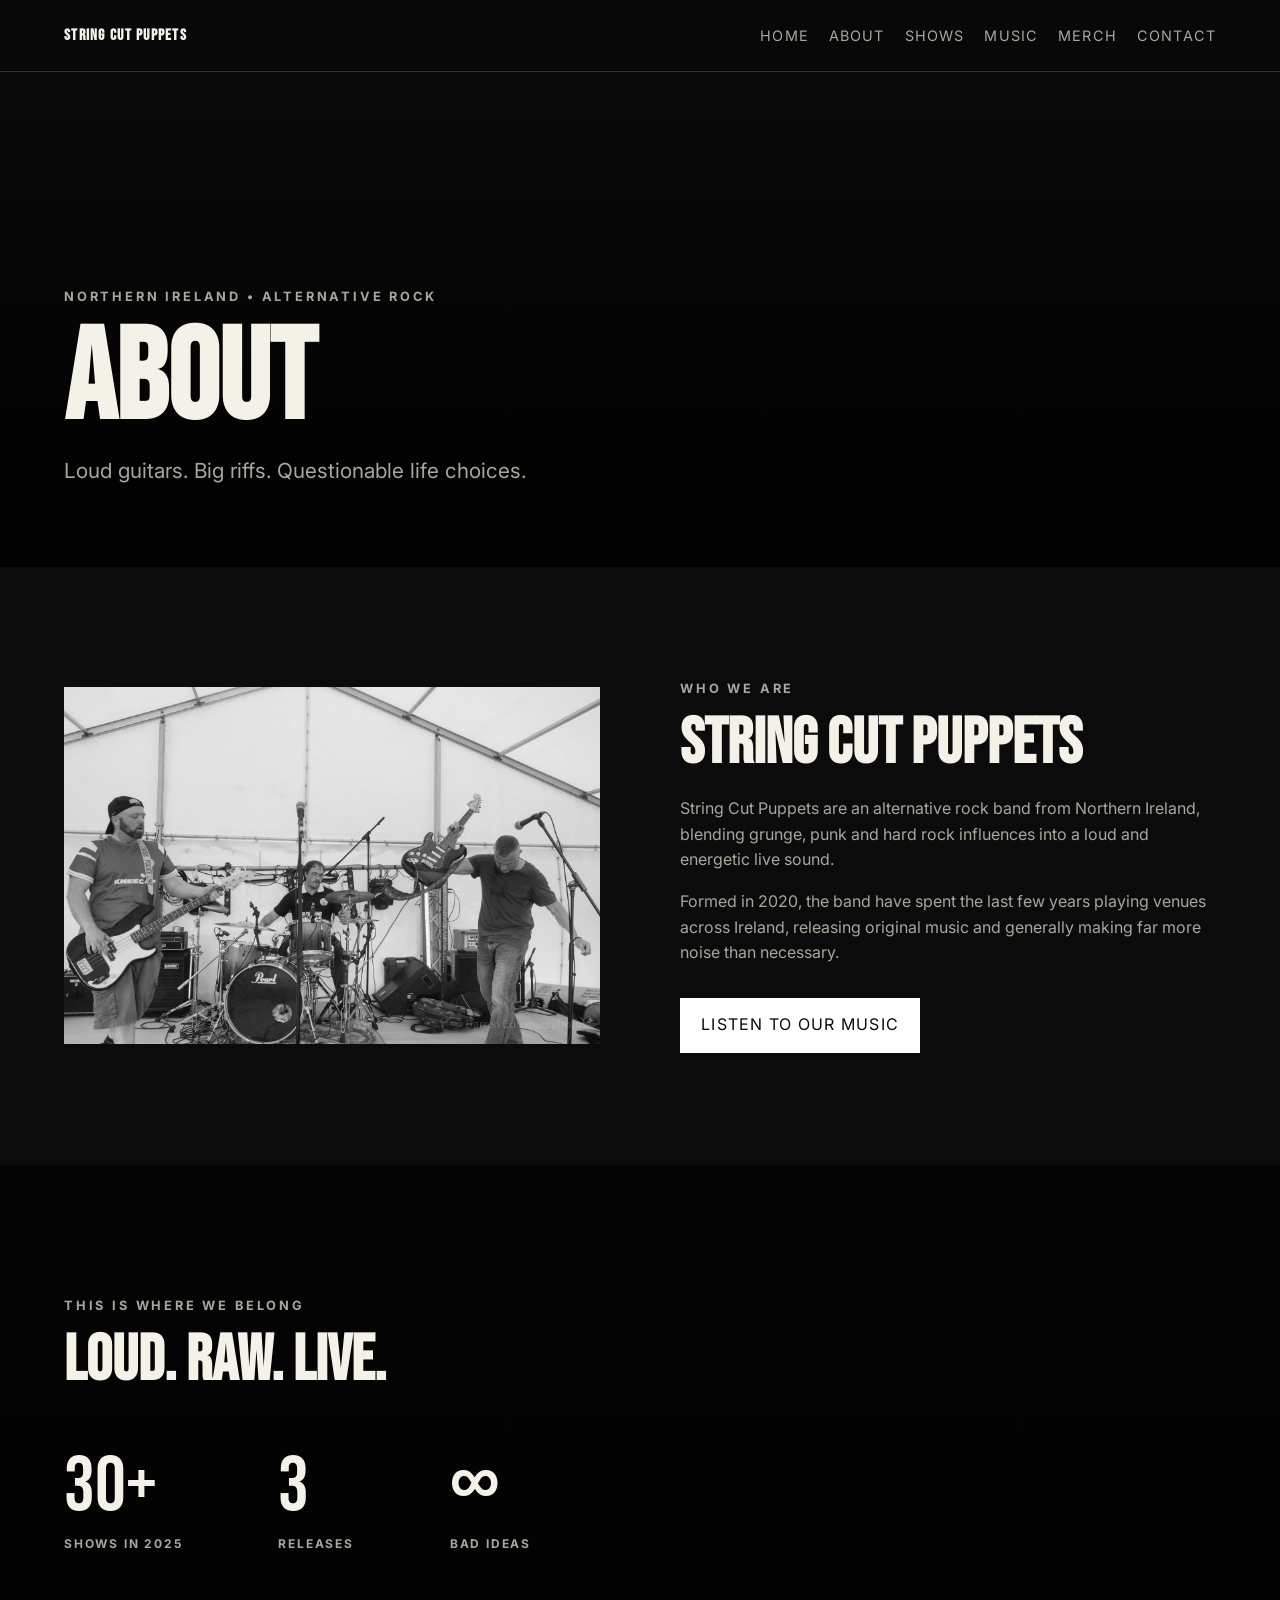
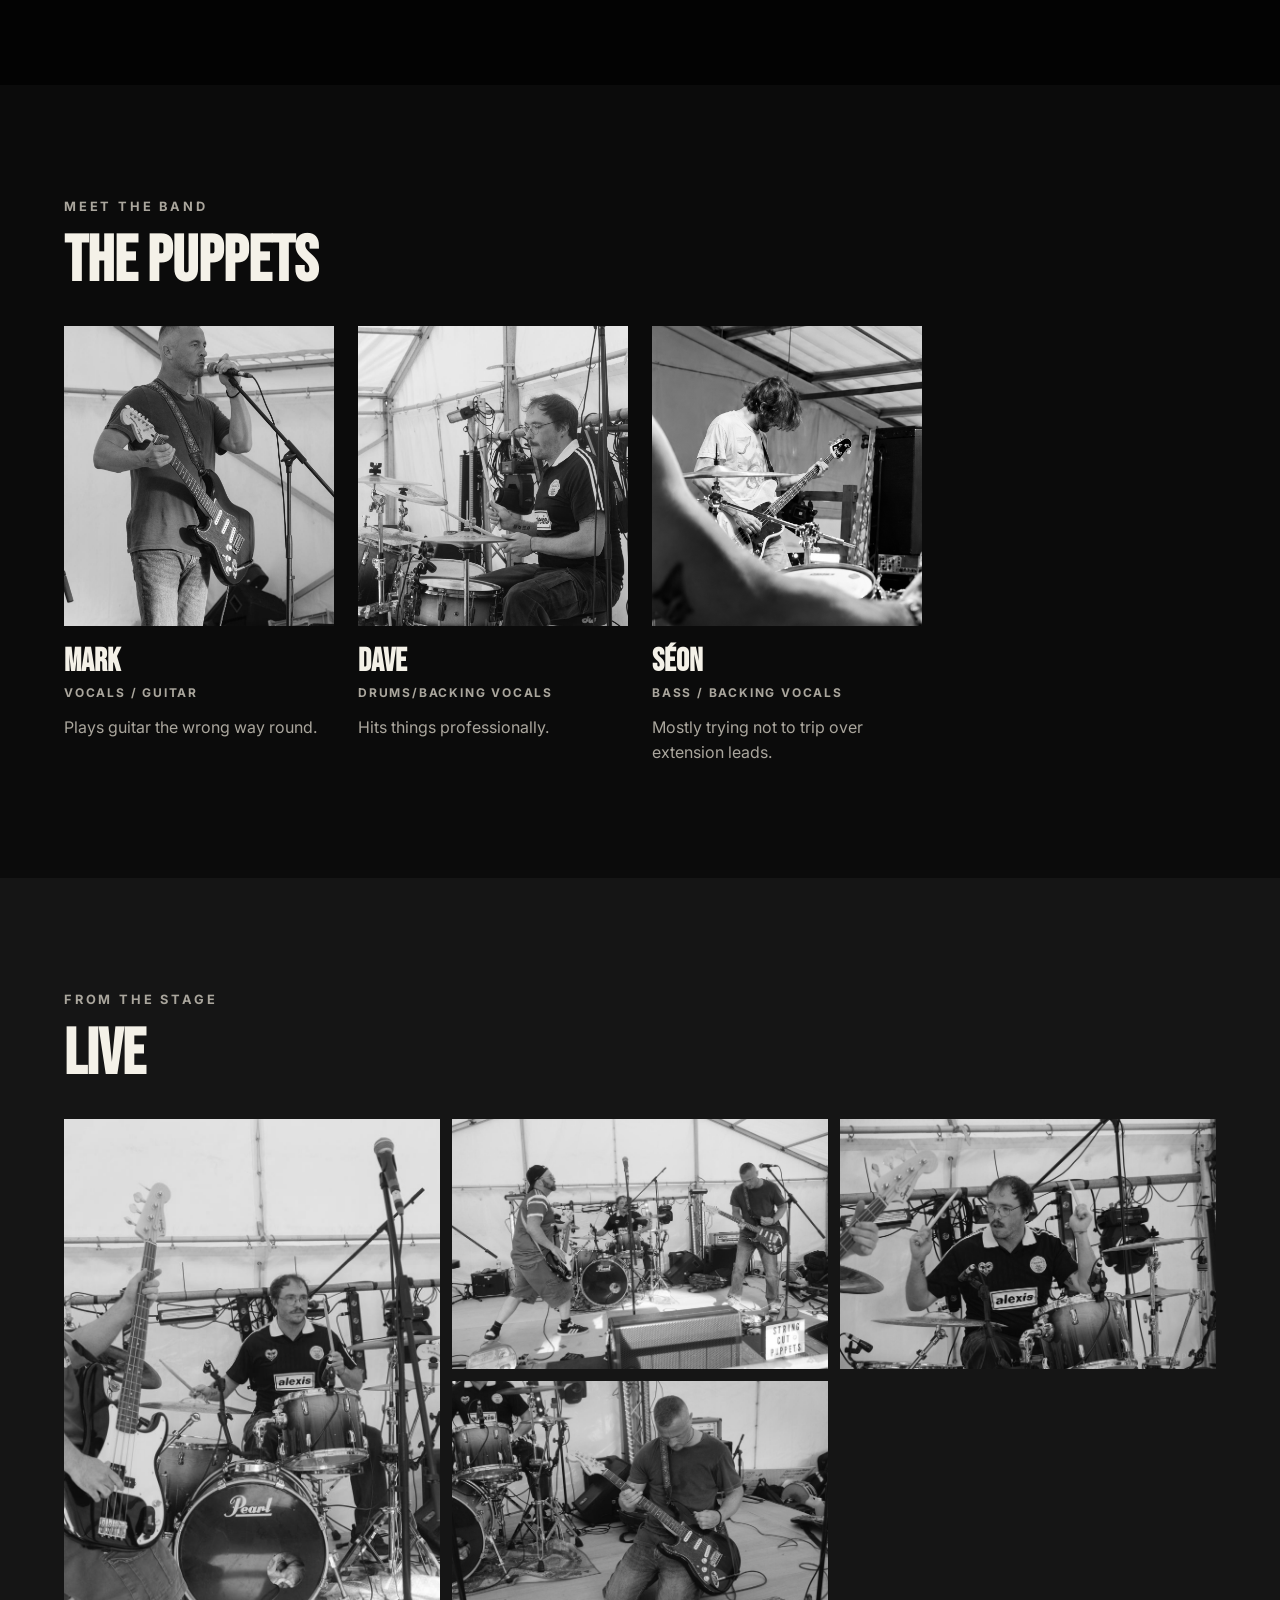
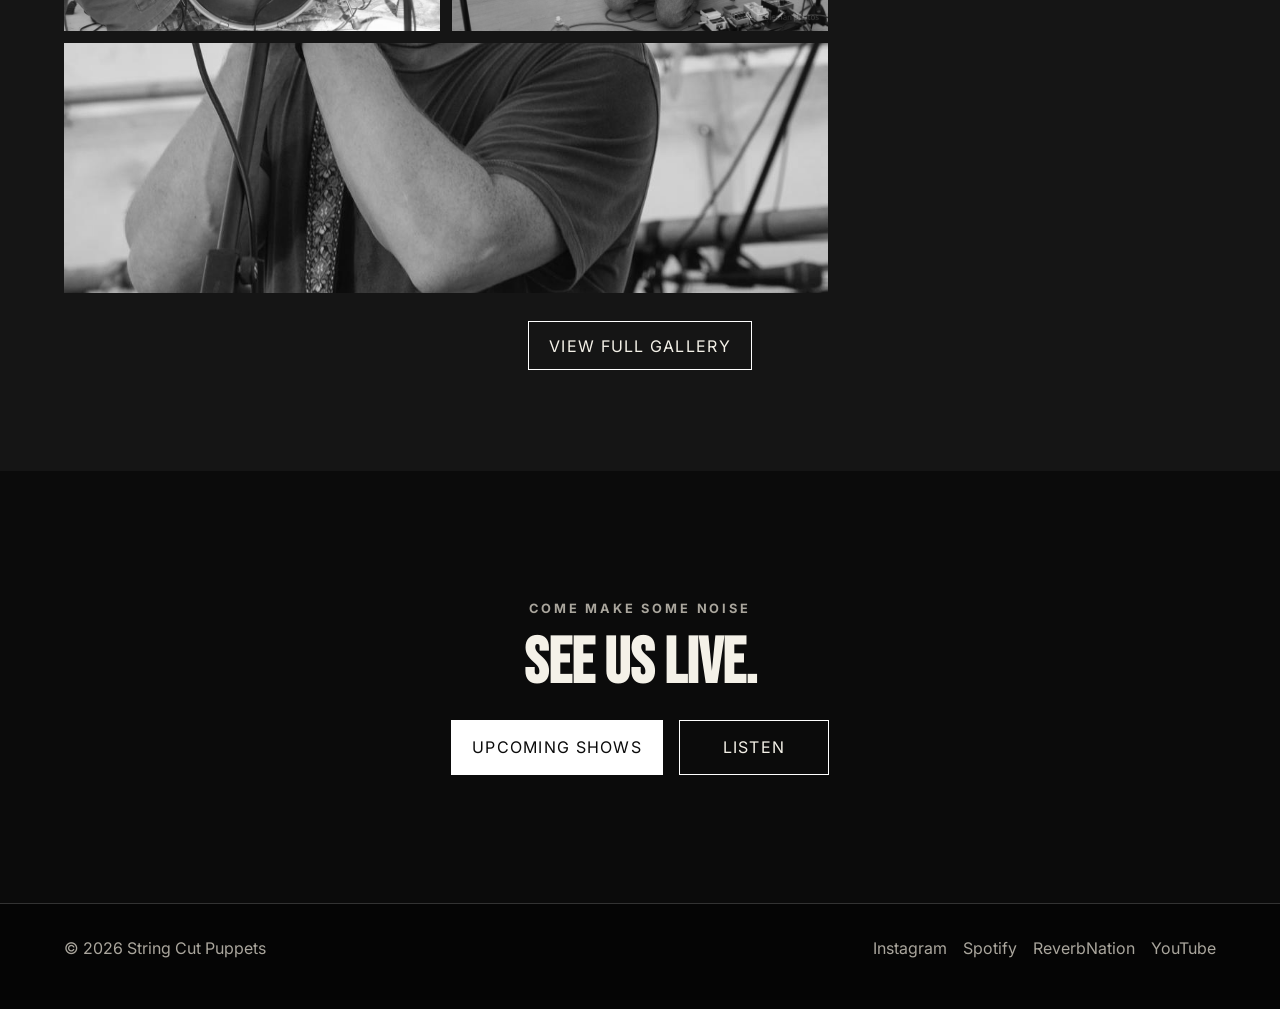
==== about.html @ eb3ba375 "Created the About section of the site, adding images and descriptions" ====
<!DOCTYPE html>
<html lang="en">
<head>
    <meta charset="UTF-8">

    <meta name="viewport"
          content="width=device-width, initial-scale=1.0">
    <link rel="icon" type="image/png" href="images/favicon.png">
    <title>About | String Cut Puppets</title>

    <link rel="preconnect" href="https://fonts.googleapis.com">
    <link rel="preconnect"
          href="https://fonts.gstatic.com"
          crossorigin>
    <link href="https://fonts.googleapis.com/css2?family=Bebas+Neue&family=Inter:wght@300;400;600;700&display=swap"
          rel="stylesheet">

    <link rel="stylesheet" href="css/main.css">
</head>

<body>
    <div id="site-header"></div>
    <main class="page-main">

        <!-- ABOUT HERO -->
        <section class="about-hero">
            <div class="about-hero-content">
                <p class="eyebrow">NORTHERN IRELAND • ALTERNATIVE ROCK</p>

                <h1>ABOUT</h1>

                <p class="about-hero-tagline">
                    Loud guitars. Big riffs. Questionable life choices.
                </p>
            </div>
        </section>


        <!-- BAND STORY -->
        <section class="section">

            <div class="section-inner about-story-grid">

                <div class="about-story-image">
                    <img src="images/about/whole-band-cavan.jpg"
                         alt="String Cut Puppets">
                </div>

                <div class="about-story-content">

                    <p class="eyebrow">WHO WE ARE</p>

                    <h2>STRING CUT PUPPETS</h2>

                    <p>
                        String Cut Puppets are an alternative rock band from
                        Northern Ireland, blending grunge, punk and hard rock
                        influences into a loud and energetic live sound.
                    </p>

                    <p>
                        Formed in 2020, the band have spent the last few years
                        playing venues across Ireland, releasing original music
                        and generally making far more noise than necessary.
                    </p>

                    <p>

                    </p>

                    <a href="music.html"
                       class="button button-primary">
                        LISTEN TO OUR MUSIC
                    </a>

                </div>

            </div>

        </section>


        <!-- LIVE BREAK -->
        <section class="about-live-banner">

            <div class="about-live-content">

                <p class="eyebrow">THIS IS WHERE WE BELONG</p>

                <h2>LOUD. RAW. LIVE.</h2>

                <div class="about-live-stats">

                    <div class="about-live-stat">
                        <span class="about-stat-number">30+</span>
                        <span class="about-stat-label">
                            SHOWS IN 2025
                        </span>
                    </div>

                    <div class="about-live-stat">
                        <span class="about-stat-number">3</span>
                        <span class="about-stat-label">
                            RELEASES
                        </span>
                    </div>

                    <div class="about-live-stat">
                        <span class="about-stat-number">∞</span>
                        <span class="about-stat-label">
                            BAD IDEAS
                        </span>
                    </div>

                </div>

            </div>

        </section>


        <!-- BAND MEMBERS -->
        <section class="section">

            <div class="section-inner">

                <div class="about-section-heading">

                    <p class="eyebrow">MEET THE BAND</p>

                    <h2>THE PUPPETS</h2>

                </div>


                <div class="about-member-grid">
                    <!-- MARK -->
                    <article class="about-member-card">

                        <div class="about-member-image">
                            <img src="images/about/mark-cavan2.jpg"
                                 alt="Mark">
                        </div>

                        <h3>MARK</h3>

                        <p class="about-member-role">
                            VOCALS / GUITAR
                        </p>

                        <p class="about-member-description">
                            Plays guitar the wrong way round.
                        </p>

                    </article>

                    <!-- DAVE -->
                    <article class="about-member-card">

                        <div class="about-member-image">
                            <img src="images/about/dave-cavan.jpg"
                                 alt="Dave">
                        </div>

                        <h3>DAVE</h3>

                        <p class="about-member-role">
                            DRUMS/BACKING VOCALS
                        </p>

                        <p class="about-member-description">
                            Hits things professionally.
                        </p>

                    </article>

                    <!-- SEON -->
                    <article class="about-member-card">

                        <div class="about-member-image">
                            <img src="images/about/seon-practice.png"
                                 alt="Séon">
                        </div>

                        <h3>SÉON</h3>

                        <p class="about-member-role">
                            BASS / BACKING VOCALS
                        </p>

                        <p class="about-member-description">
                            Mostly trying not to trip over extension leads.
                        </p>

                    </article>

                </div>

            </div>

        </section>


        <!-- GIG GALLERY -->
        <section class="section about-gallery">

            <div class="section-inner">

                <div class="about-section-heading">

                    <p class="eyebrow">FROM THE STAGE</p>

                    <h2>LIVE</h2>

                </div>


                <div class="about-gallery-grid">

                    <img class="about-gallery-large"
                         src="images/gallery/gig1.jpg"
                         alt="String Cut Puppets live">

                    <img src="images/gallery/gig2.jpg"
                         alt="String Cut Puppets live">

                    <img src="images/gallery/gig3.jpg"
                         alt="String Cut Puppets live">

                    <img src="images/gallery/gig4.jpg"
                         alt="String Cut Puppets live">

                    <img class="about-gallery-wide"
                         src="images/gallery/gig5.jpg"
                         alt="String Cut Puppets live">

                </div>


                <div class="about-gallery-link">

                    <a href="gallery.html"
                       class="button button-secondary">
                        VIEW FULL GALLERY
                    </a>

                </div>

            </div>

        </section>


        <!-- FINAL CTA -->
        <section class="about-cta">

            <div class="about-cta-inner">

                <p class="eyebrow">
                    COME MAKE SOME NOISE
                </p>

                <h2>SEE US LIVE.</h2>

                <div class="about-cta-buttons">

                    <a href="gigs.html"
                       class="button button-primary">
                        UPCOMING SHOWS
                    </a>

                    <a href="music.html"
                       class="button button-secondary">
                        LISTEN
                    </a>

                </div>

            </div>

        </section>

    </main>
    </main>
</body>

<div id="site-footer"></div>

<script src="js/components.js"></script>
<script src="js/app.js"></script>

</body>
</html>
---- css/main.css ----
:root {
    --background: #0b0b0b;
    --surface: #151515;
    --text: #f4f1e8;
    --muted: #aaa69d;
    --accent: #ffffff;
    --border: #333333;
    --max-width: 1180px;
    --header-height: 72px;
}

* {
    box-sizing: border-box;
}

html {
    scroll-behavior: smooth;
}

body {
    margin: 0;
    background: var(--background);
    color: var(--text);
    font-family: "Inter", sans-serif;
    line-height: 1.6;
}

a {
    color: inherit;
}

img {
    display: block;
    max-width: 100%;
}

h1,
h2,
h3,
.site-logo {
    font-family: "Bebas Neue", sans-serif;
}

h1,
h2,
p {
    margin-top: 0;
}

h1 {
    margin-bottom: 1rem;
    font-size: clamp(3rem, 10vw, 8rem);
    line-height: 0.95;
    text-transform: uppercase;
}

h2 {
    margin-bottom: 1.25rem;
    font-size: clamp(2rem, 5vw, 4rem);
    line-height: 1;
    text-transform: uppercase;
}

/* Header */

.site-header {
    position: fixed;
    z-index: 20;
    top: 0;
    left: 0;
    width: 100%;
    min-height: var(--header-height);
    padding: 0 5%;
    display: flex;
    align-items: center;
    justify-content: space-between;
    gap: 2rem;
    background: rgba(8, 8, 8, 0.88);
    border-bottom: 1px solid var(--border);
    backdrop-filter: blur(12px);
}

.site-logo {
    font-weight: 800;
    text-decoration: none;
    letter-spacing: 0.08em;
}

.site-nav {
    display: flex;
    gap: 1.25rem;
}

    .site-nav a {
        color: var(--muted);
        font-size: 0.9rem;
        text-decoration: none;
        text-transform: uppercase;
        letter-spacing: 0.08em;
        transition: color 0.2s ease;
    }

        .site-nav a:hover {
            color: var(--text);
        }

/* Mobile menu button */

.nav-toggle {
    display: none;
    width: 28px;
    padding: 0;
    background: transparent;
    border: 0;
    cursor: pointer;
    appearance: none;
}

    .nav-toggle span {
        display: block;
        width: 100%;
        height: 2px;
        margin: 5px 0;
        background: var(--text);
        transition: transform 0.2s ease, opacity 0.2s ease;
    }

/* Homepage hero */

.hero {
    position: relative;
    min-height: 100vh;
    padding: calc(var(--header-height) + 4rem) 5% 5rem;
    display: grid;
    place-items: center;
    overflow: hidden;
    text-align: center;
    background: linear-gradient(rgba(0, 0, 0, 0.45), rgba(0, 0, 0, 0.82)), url("../images/hero.jpg") center center / cover no-repeat;
}

.hero-overlay {
    position: absolute;
    inset: 0;
    background: radial-gradient( circle at center, transparent 20%, rgba(0, 0, 0, 0.5) );
}

.hero-content {
    position: relative;
    z-index: 1;
    width: min(100%, 900px);
}

.eyebrow,
.section-label {
    color: var(--muted);
    font-size: 0.8rem;
    font-weight: 700;
    text-transform: uppercase;
    letter-spacing: 0.22em;
}

.hero-tagline {
    color: var(--muted);
    font-size: clamp(1rem, 2vw, 1.4rem);
}

.hero-actions {
    margin-top: 2rem;
    display: flex;
    justify-content: center;
    gap: 1rem;
    flex-wrap: wrap;
}

/* Buttons */

.button {
    min-width: 150px;
    padding: 0.85rem 1.25rem;
    border: 1px solid var(--accent);
    text-decoration: none;
    text-transform: uppercase;
    letter-spacing: 0.08em;
    transition: background-color 0.2s ease, color 0.2s ease, transform 0.2s ease;
}

    .button:hover {
        transform: translateY(-2px);
    }

.button-primary {
    background: var(--accent);
    color: var(--background);
}

    .button-primary:hover {
        background: transparent;
        color: var(--text);
    }

.button-secondary {
    background: transparent;
}

    .button-secondary:hover {
        background: var(--accent);
        color: var(--background);
    }

/* Standard page layout */

.page-main {
    padding-top: var(--header-height);
}

.page-hero {
    padding: 6rem 5% 4rem;
    background: var(--surface);
    border-bottom: 1px solid var(--border);
}

    .page-hero .section-inner {
        width: min(100%, var(--max-width));
        margin: 0 auto;
    }

    .page-hero h1 {
        margin: 0 0 1rem;
        font-size: clamp(4rem, 10vw, 8rem);
        line-height: 0.95;
    }

    .page-hero p:last-child {
        max-width: 700px;
        color: var(--muted);
        font-size: 1.1rem;
    }

/* Content sections */

.section {
    padding: 7rem 5%;
}

.section-dark {
    background: var(--surface);
}

.section-inner {
    width: min(100%, var(--max-width));
    margin: 0 auto;
}

.section-copy {
    max-width: 700px;
    color: var(--muted);
    font-size: 1.1rem;
}

.text-link {
    display: inline-block;
    margin-top: 1rem;
    font-weight: 700;
    text-decoration: none;
}

/* Gigs */

.gig-list {
    margin: 2rem 0;
    border-top: 1px solid var(--border);
}

.gig-card {
    padding: 1.5rem 0;
    display: grid;
    grid-template-columns: 150px 1fr auto;
    align-items: center;
    gap: 1rem;
    border-bottom: 1px solid var(--border);
}

.gig-date,
.gig-location {
    color: var(--muted);
}

/* Music */

.music-placeholder {
    min-height: 220px;
    padding: 2rem;
    display: grid;
    place-items: center;
    color: var(--muted);
    border: 1px dashed var(--border);
}

/* Footer */

.site-footer {
    padding: 2rem 5%;
    display: flex;
    justify-content: space-between;
    gap: 1rem;
    background: #050505;
    color: var(--muted);
    border-top: 1px solid var(--border);
}

.footer-links {
    display: flex;
    gap: 1rem;
}

    .footer-links a {
        text-decoration: none;
    }

/* ========================================
   About
   ======================================== */

/* About hero */

.about-hero {
    position: relative;
    min-height: 55vh;
    padding: calc(var(--header-height) + 5rem) 5% 5rem;
    display: flex;
    align-items: flex-end;
    overflow: hidden;
    background: linear-gradient(to top, rgba(0, 0, 0, 0.95), rgba(0, 0, 0, 0.15)), url("../images/about/about-hero.jpg") center center / cover no-repeat;
}

.about-hero-content {
    position: relative;
    z-index: 1;
    width: min(100%, var(--max-width));
    margin: 0 auto;
}

.about-hero h1 {
    margin-bottom: 0.75rem;
}

.about-hero-tagline {
    max-width: 650px;
    margin-bottom: 0;
    color: var(--muted);
    font-size: clamp(1rem, 2vw, 1.3rem);
}

/* Band story */

.about-story-grid {
    display: grid;
    grid-template-columns: minmax(0, 1fr) minmax(0, 1fr);
    align-items: center;
    gap: 5rem;
}

.about-story-image {
    overflow: hidden;
}

    .about-story-image img {
        width: 100%;
        height: auto;
        object-fit: contain;
        filter: grayscale(100%);
    }

.about-story-content p:not(.eyebrow) {
    color: var(--muted);
}

.about-story-content .button {
    display: inline-block;
    margin-top: 1rem;
}

/* Live banner */

.about-live-banner {
    position: relative;
    min-height: 520px;
    padding: 7rem 5%;
    display: flex;
    align-items: center;
    overflow: hidden;
    text-align: left;
    background: linear-gradient(rgba(0, 0, 0, 0.65), rgba(0, 0, 0, 0.75)), url("../images/gallery/live-banner.jpg") center center / cover no-repeat;
}

.about-live-content {
    position: relative;
    z-index: 1;
    width: min(100%, var(--max-width));
    margin: 0 auto;
}

    .about-live-content h2 {
        margin-bottom: 0;
    }

.about-live-stats {
    margin-top: 3.5rem;
    display: flex;
    justify-content: flex-start;
    gap: clamp(2rem, 8vw, 6rem);
}

.about-live-stat {
    display: flex;
    flex-direction: column;
}

.about-stat-number {
    font-family: "Bebas Neue", sans-serif;
    font-size: clamp(3rem, 6vw, 5rem);
    line-height: 1;
}

.about-stat-label {
    margin-top: 0.5rem;
    color: var(--muted);
    font-size: 0.75rem;
    font-weight: 700;
    text-transform: uppercase;
    letter-spacing: 0.15em;
}

/* Band members */

.about-section-heading {
    margin-bottom: 2rem;
}

.about-member-grid {
    width: 100%;
    display: grid;
    grid-template-columns: repeat(4, minmax(0, 1fr));
    gap: 1.5rem;
}

.about-member-card {
    width: 100%;
    min-width: 0;
    overflow: hidden;
}

.about-member-image {
    width: 100%;
    height: 300px;
    overflow: hidden;
    background: var(--surface);
}

    .about-member-image img {
        width: 100%;
        height: 100%;
        object-fit: cover;
        object-position: center;
        filter: grayscale(100%);
        transition: transform 0.35s ease, filter 0.35s ease;
    }

.about-member-card:hover .about-member-image img {
    transform: scale(1.03);
    filter: grayscale(0%);
}

.about-member-card h3 {
    margin: 1.25rem 0 0;
    font-size: 2rem;
    line-height: 1;
    text-transform: uppercase;
}

.about-member-role {
    margin: 0.35rem 0 0.75rem;
    color: var(--muted);
    font-size: 0.75rem;
    font-weight: 700;
    text-transform: uppercase;
    letter-spacing: 0.15em;
}

.about-member-description {
    margin-bottom: 0;
    color: var(--muted);
}

/* About gallery */

.about-gallery {
    background: var(--surface);
}

.about-gallery-grid {
    display: grid;
    grid-template-columns: repeat(3, minmax(0, 1fr));
    grid-auto-rows: 250px;
    gap: 0.75rem;
}

    .about-gallery-grid img {
        width: 100%;
        height: 100%;
        object-fit: cover;
        filter: grayscale(100%);
        transition: transform 0.3s ease, filter 0.3s ease;
    }

        .about-gallery-grid img:hover {
            transform: scale(1.01);
            filter: grayscale(0%);
        }

.about-gallery-large {
    grid-row: span 2;
}

.about-gallery-wide {
    grid-column: span 2;
}

.about-gallery-link {
    margin-top: 2.5rem;
    text-align: center;
}

/* About CTA */

.about-cta {
    padding: 8rem 5%;
    text-align: center;
}

.about-cta-inner {
    width: min(100%, var(--max-width));
    margin: 0 auto;
}

.about-cta h2 {
    margin-bottom: 1.5rem;
}

.about-cta-buttons {
    display: flex;
    justify-content: center;
    gap: 1rem;
    flex-wrap: wrap;
}


/* Mobile */

@media (max-width: 760px) {
    :root {
        --header-height: 64px;
    }

    .site-header {
        min-height: var(--header-height);
    }

    .nav-toggle {
        display: block;
        position: relative;
        z-index: 30;
    }

    .site-nav {
        position: absolute;
        top: 100%;
        left: 0;
        width: 100%;
        padding: 1.5rem 5%;
        display: none;
        flex-direction: column;
        gap: 1rem;
        background: rgba(8, 8, 8, 0.98);
        border-bottom: 1px solid var(--border);
    }

        .site-nav.is-open {
            display: flex;
        }

        .site-nav a {
            padding: 0.65rem 0;
            font-size: 1rem;
        }

    .hero {
        min-height: 100svh;
        padding: calc(var(--header-height) + 3rem) 1.25rem 3rem;
        background-position: 25% center;
    }

        .hero h1 {
            font-size: clamp(3.5rem, 18vw, 6rem);
        }

    .page-hero {
        padding: 4rem 5% 3rem;
    }

    .section {
        padding: 4.5rem 5%;
    }

    .gig-card {
        grid-template-columns: 1fr;
        gap: 0.25rem;
    }

    /* About mobile */

    .about-hero {
        min-height: 500px;
        padding: calc(var(--header-height) + 4rem) 5% 3.5rem;
        background-position: center;
    }

    .about-story-grid {
        grid-template-columns: 1fr;
        gap: 2.5rem;
    }

    .about-story-image img {

    }

    .about-live-banner {
        min-height: 550px;
        padding: 5rem 5%;
    }

    .about-live-stats {
        flex-direction: column;
        gap: 2rem;
    }

    .about-member-grid {
        grid-template-columns: repeat(2, minmax(0, 1fr));
        gap: 1rem;
    }

    .about-member-image {
        height: auto;
    }

        .about-member-image img {
            height: auto;
            aspect-ratio: 3 / 4;
            object-fit: cover;
        }

    .about-gallery-grid {
        grid-template-columns: repeat(2, minmax(0, 1fr));
        grid-auto-rows: 180px;
    }

    .about-gallery-wide {
        grid-column: span 2;
    }

    .about-cta {
        padding: 5rem 5%;
    }

    .site-footer {
        flex-direction: column;
    }
}
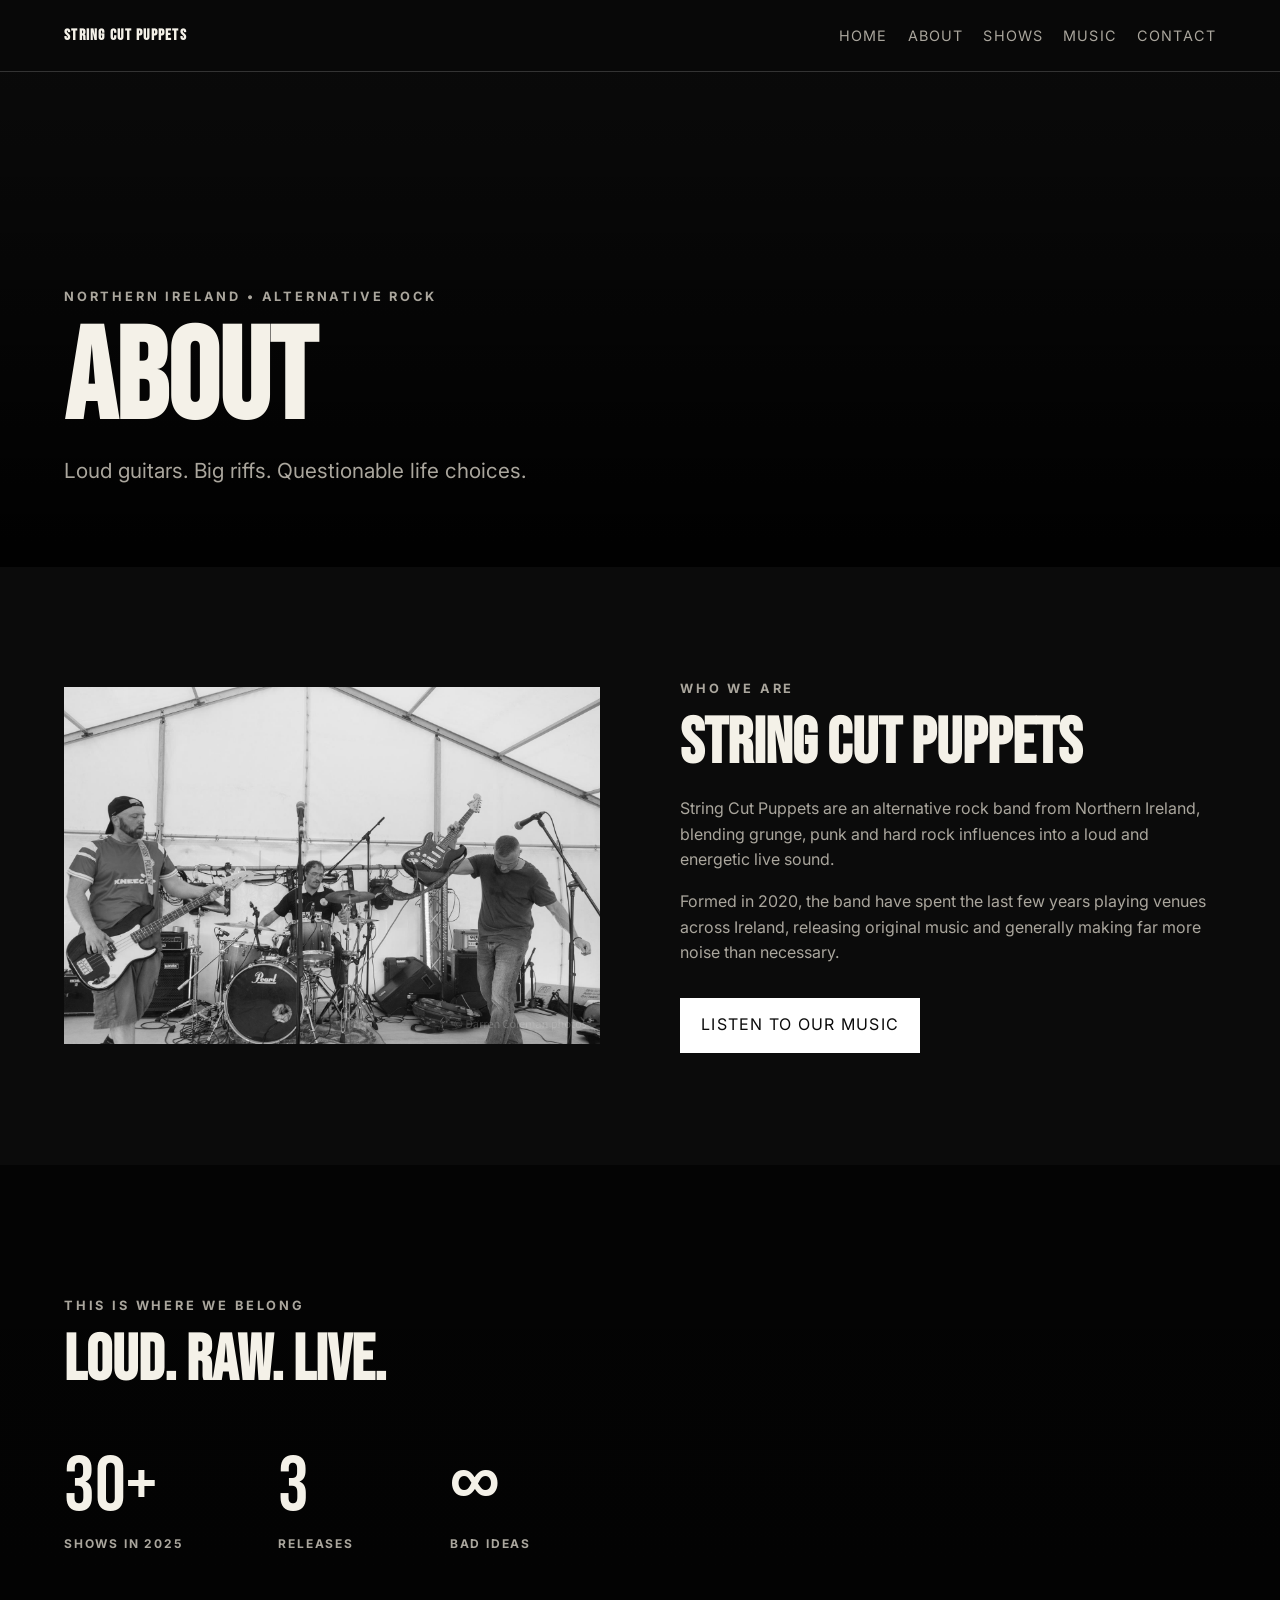
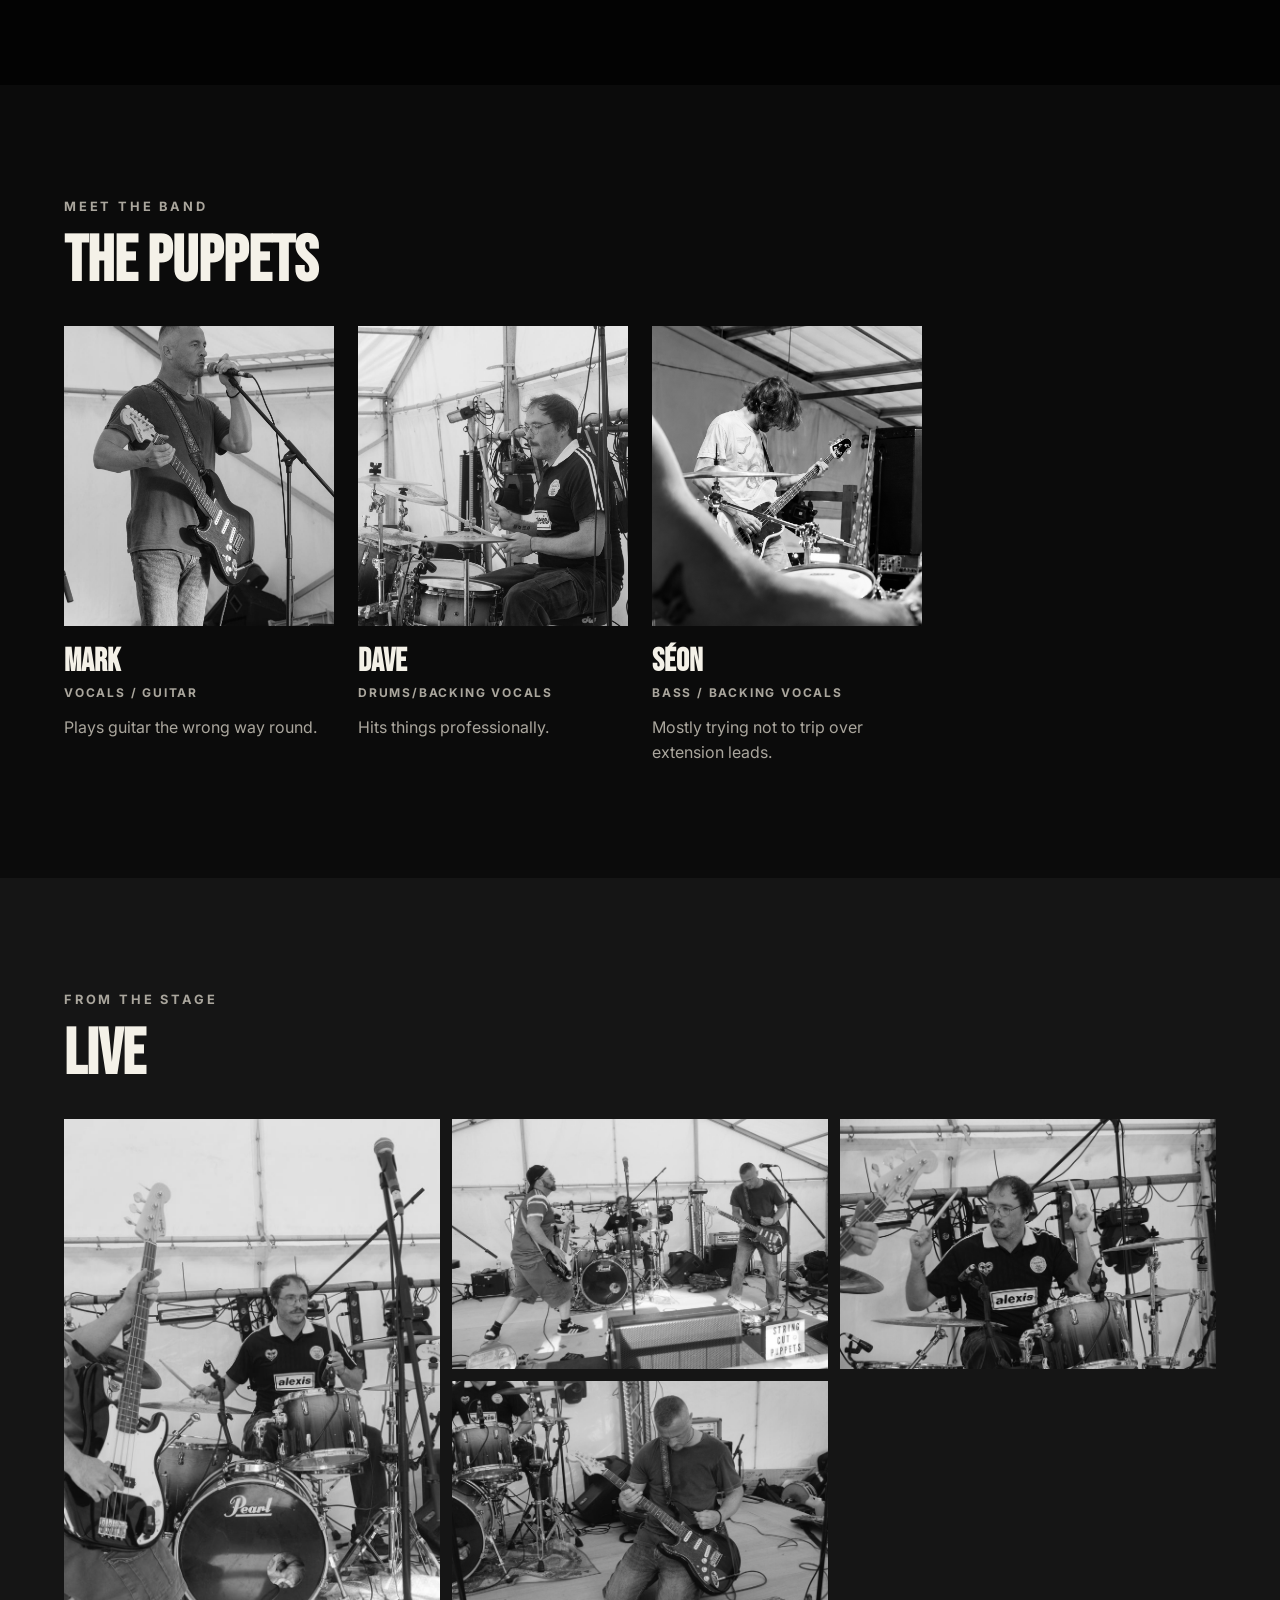
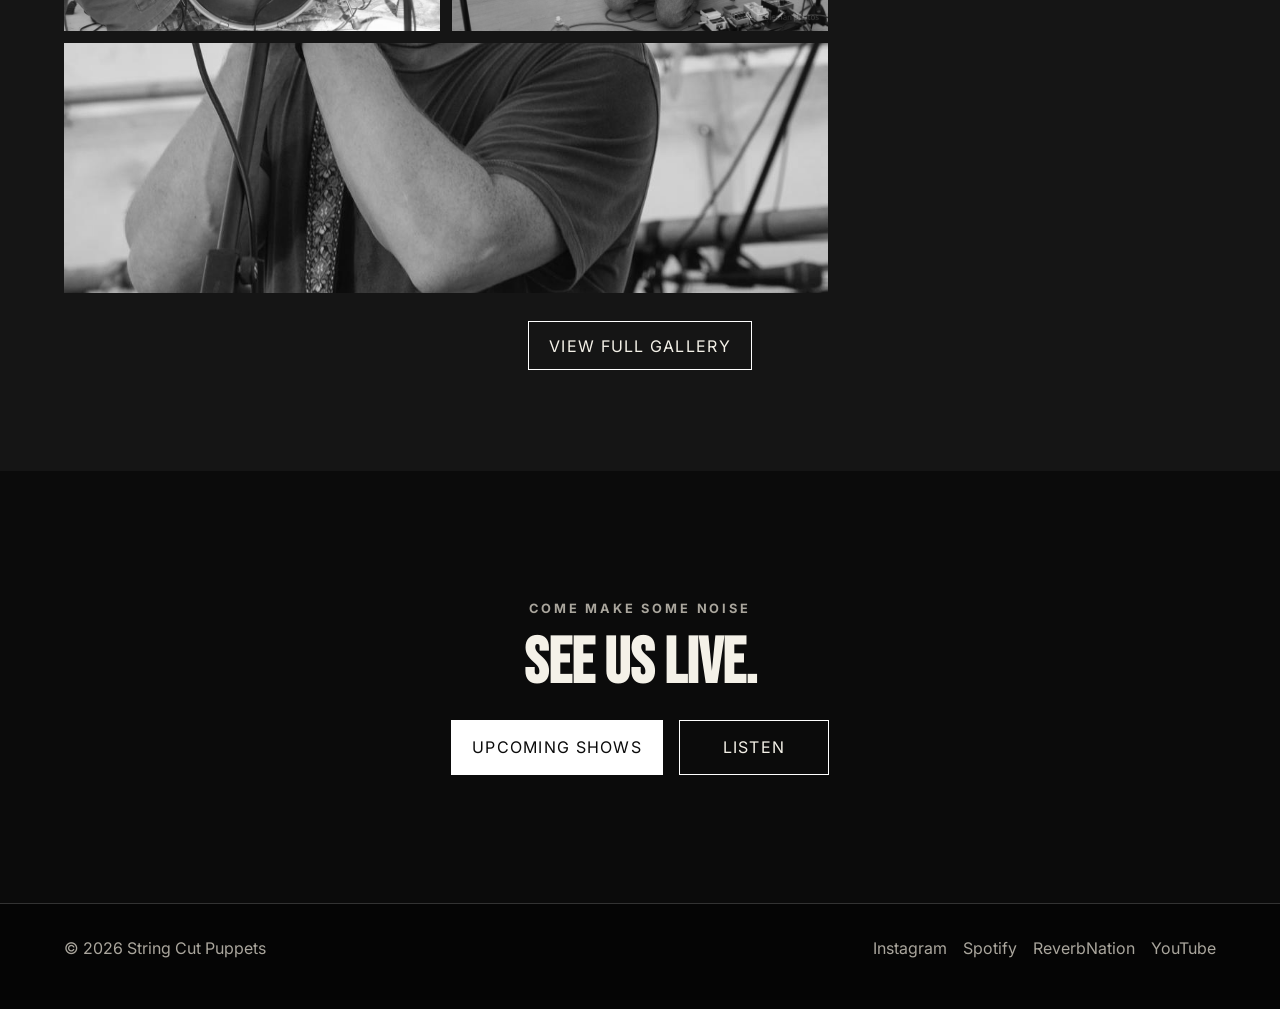
==== commit 3a8fae02: "Commented merch out for the time being" ====
--- a/about.html
+++ b/about.html
@@ -68,7 +68,7 @@
 
                     </p>
 
-                    <a href="music.html"
+                    <a href="https://open.spotify.com/artist/1vydKgchlRpZ1zzWzXWOvH?si=YAXajZPvRWyoC9mPNtoKOg"
                        class="button button-primary">
                         LISTEN TO OUR MUSIC
                     </a>
@@ -269,7 +269,7 @@
                         UPCOMING SHOWS
                     </a>
 
-                    <a href="music.html"
+                    <a href="https://open.spotify.com/artist/1vydKgchlRpZ1zzWzXWOvH?si=YAXajZPvRWyoC9mPNtoKOg"
                        class="button button-secondary">
                         LISTEN
                     </a>
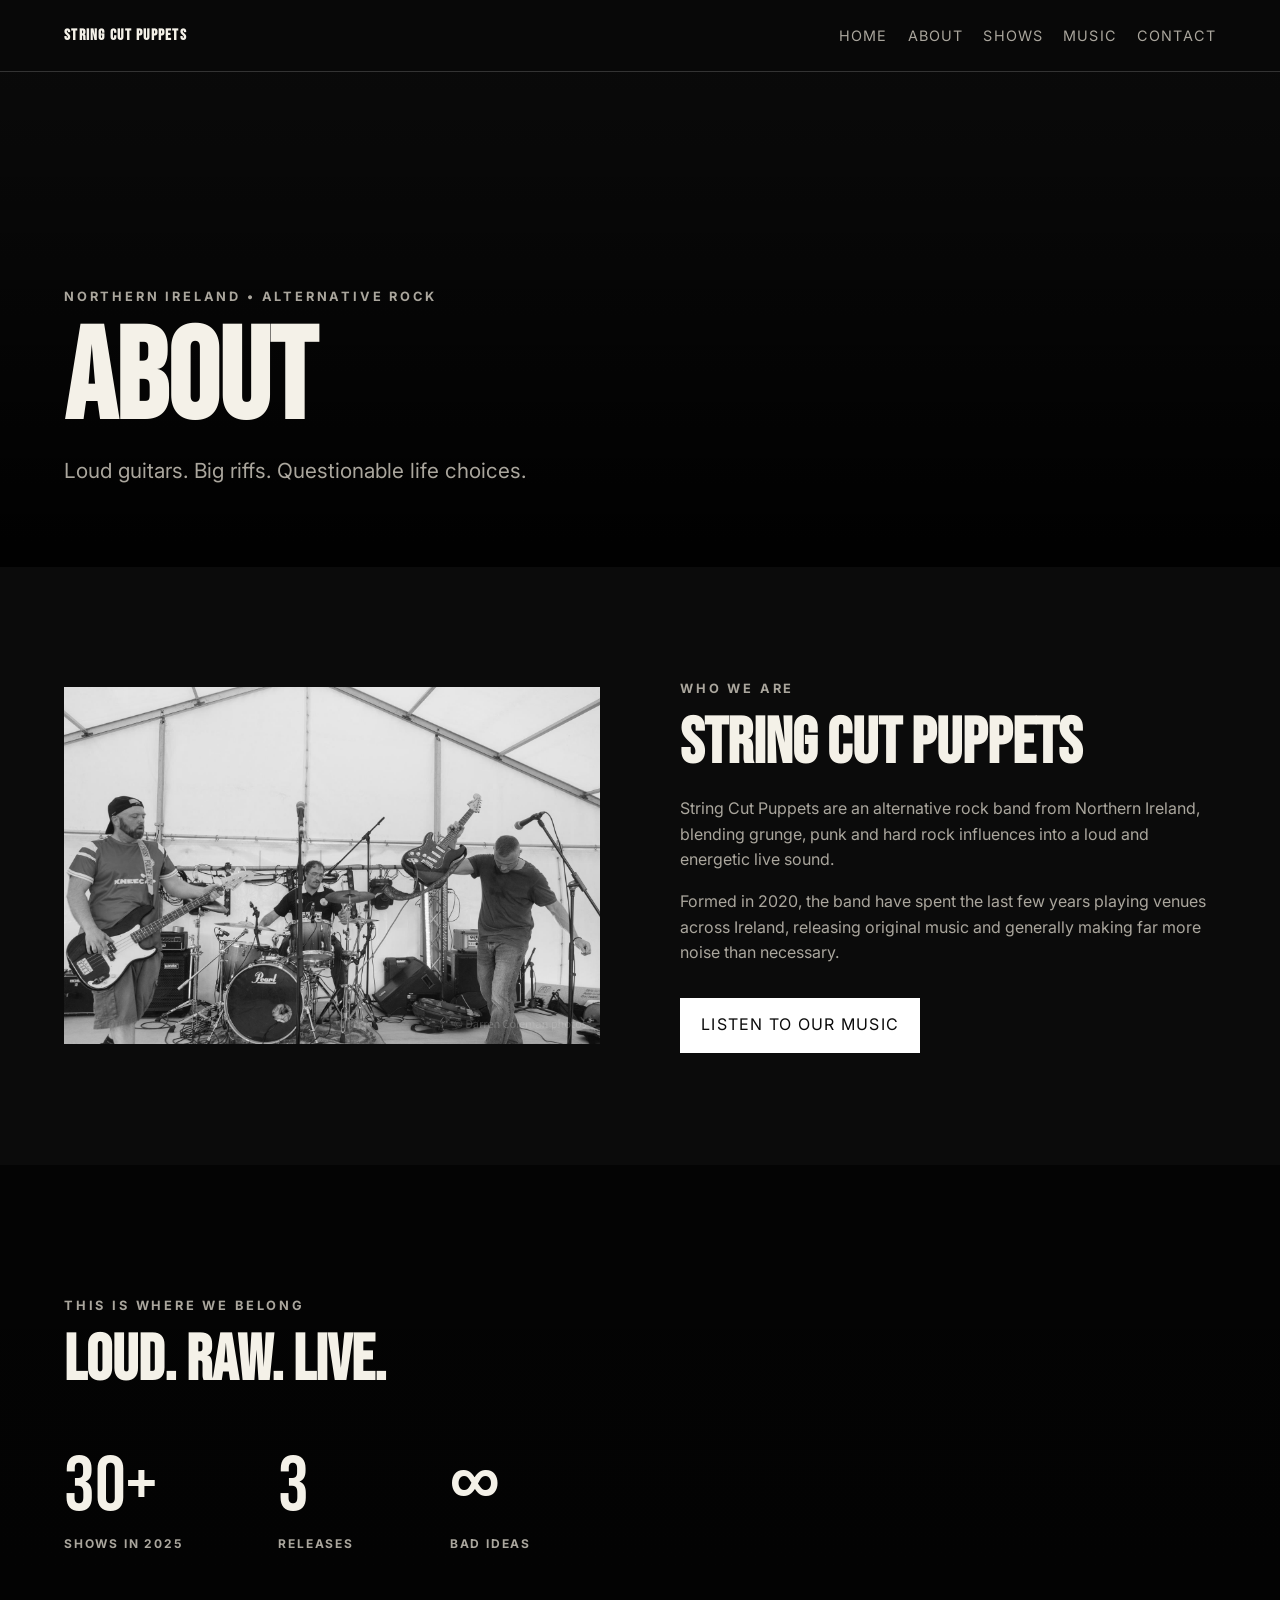
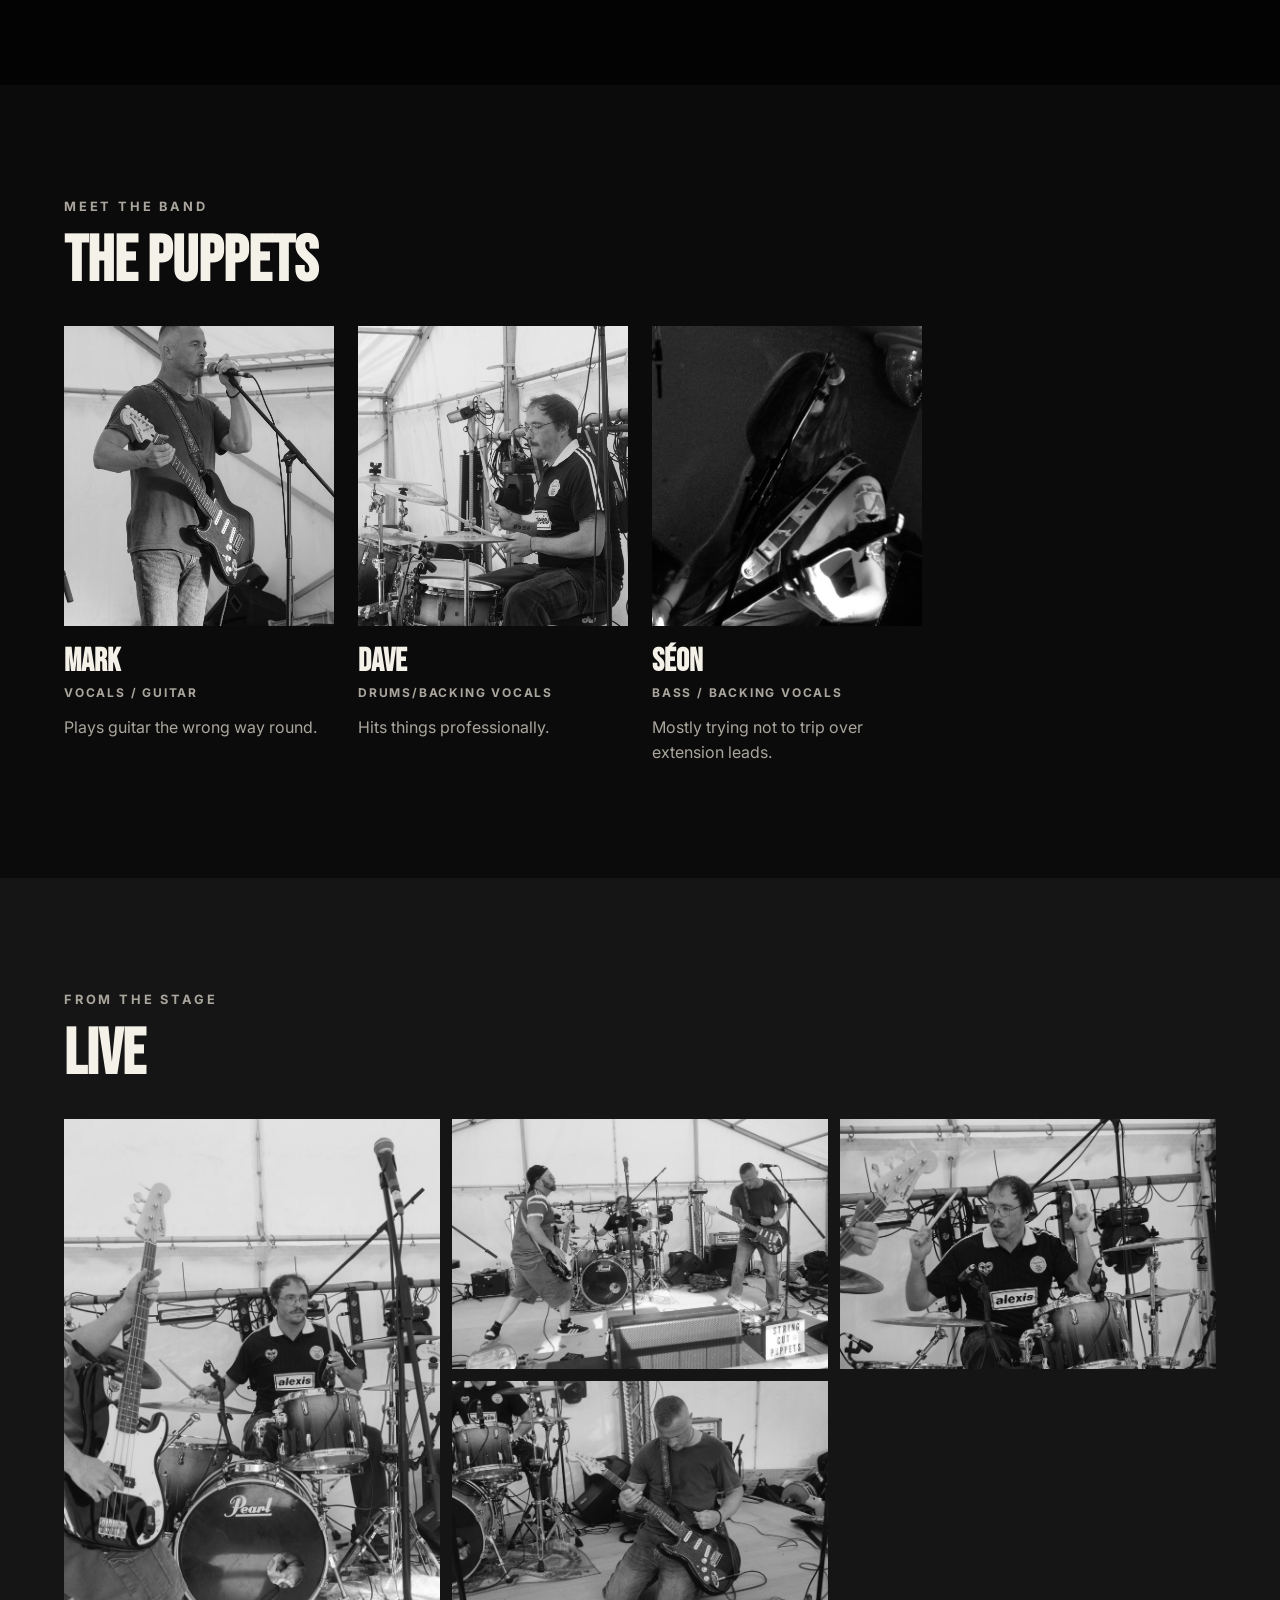
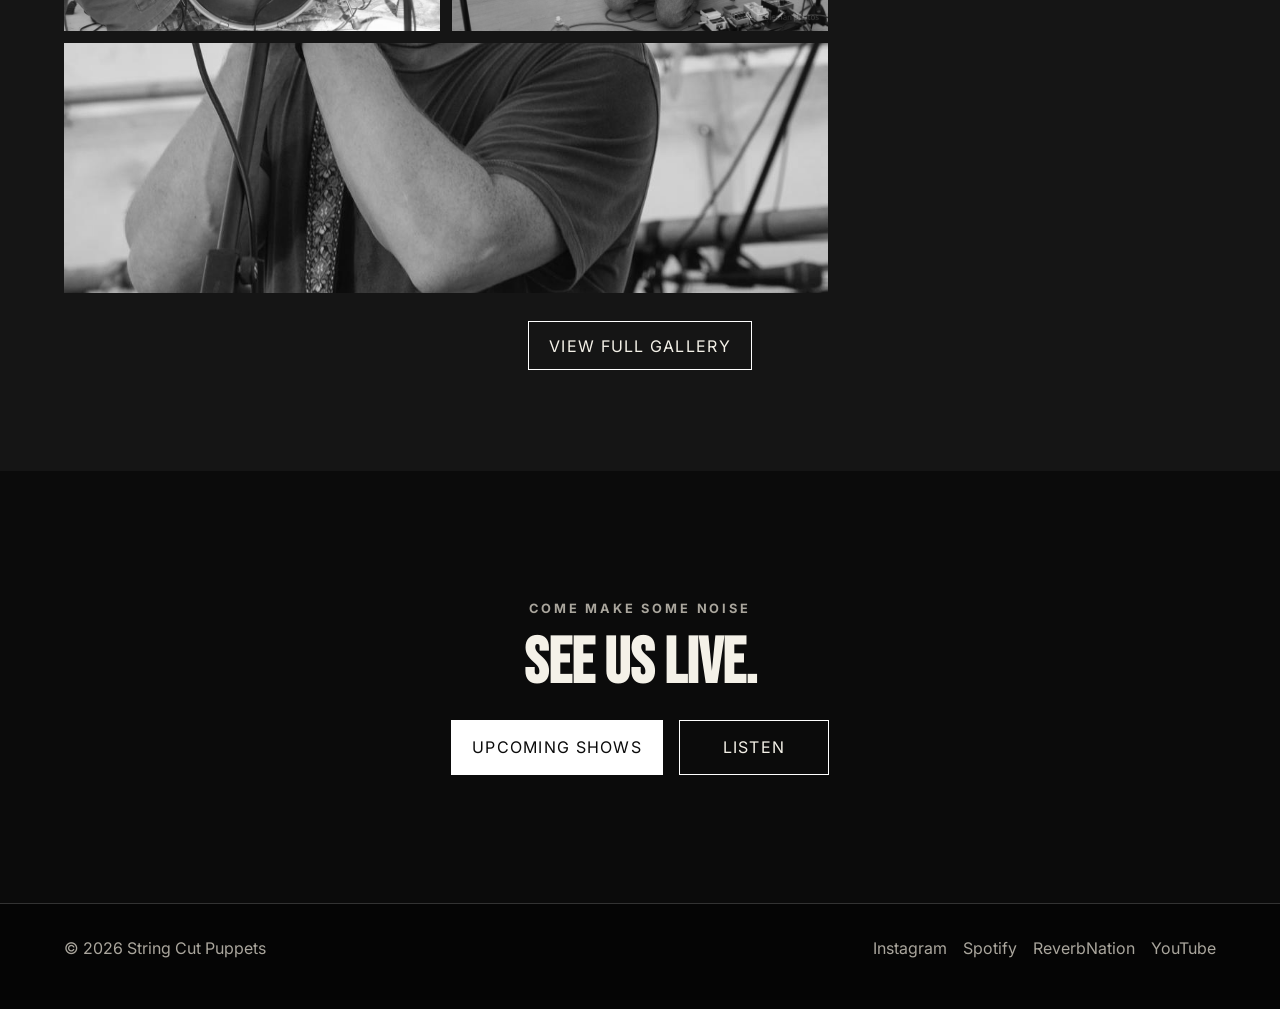
==== commit 393077ff: "Added new pics and fixed gallery page" ====
--- a/about.html
+++ b/about.html
@@ -178,7 +178,7 @@
                     <article class="about-member-card">
 
                         <div class="about-member-image">
-                            <img src="images/about/seon-practice.png"
+                            <img src="images/gallery/seon-galway.jpg"
                                  alt="Séon">
                         </div>
 
--- a/css/main.css
+++ b/css/main.css
@@ -553,6 +553,61 @@
     gap: 1rem;
     flex-wrap: wrap;
 }
+
+.gallery-grid {
+    display: grid;
+    grid-template-columns: repeat(3,1fr);
+    grid-auto-rows: 260px;
+    gap: 1rem;
+}
+
+    .gallery-grid img {
+        width: 100%;
+        height: 100%;
+        object-fit: cover;
+        display: block;
+        filter: grayscale(100%);
+        transition: .3s ease;
+    }
+
+        .gallery-grid img:hover {
+            filter: grayscale(0%);
+            transform: scale(1.02);
+        }
+
+.gallery-large {
+    grid-row: span 2;
+}
+
+.gallery-wide {
+    grid-column: span 2;
+}
+
+@media(max-width:760px) {
+
+    .gallery-grid {
+        grid-template-columns: repeat(2,1fr);
+        grid-auto-rows: 180px;
+    }
+
+    .gallery-wide {
+        grid-column: span 2;
+    }
+}
+
+.gallery-grid video {
+    width: 100%;
+    height: 100%;
+    object-fit: cover;
+    display: block;
+    filter: grayscale(100%);
+    transition: .3s ease;
+}
+
+    .gallery-grid video:hover {
+        filter: grayscale(0%);
+        transform: scale(1.02);
+    }
 
 
 /* Mobile */
@@ -675,4 +730,6 @@
     .site-footer {
         flex-direction: column;
     }
-}
+
+
+}
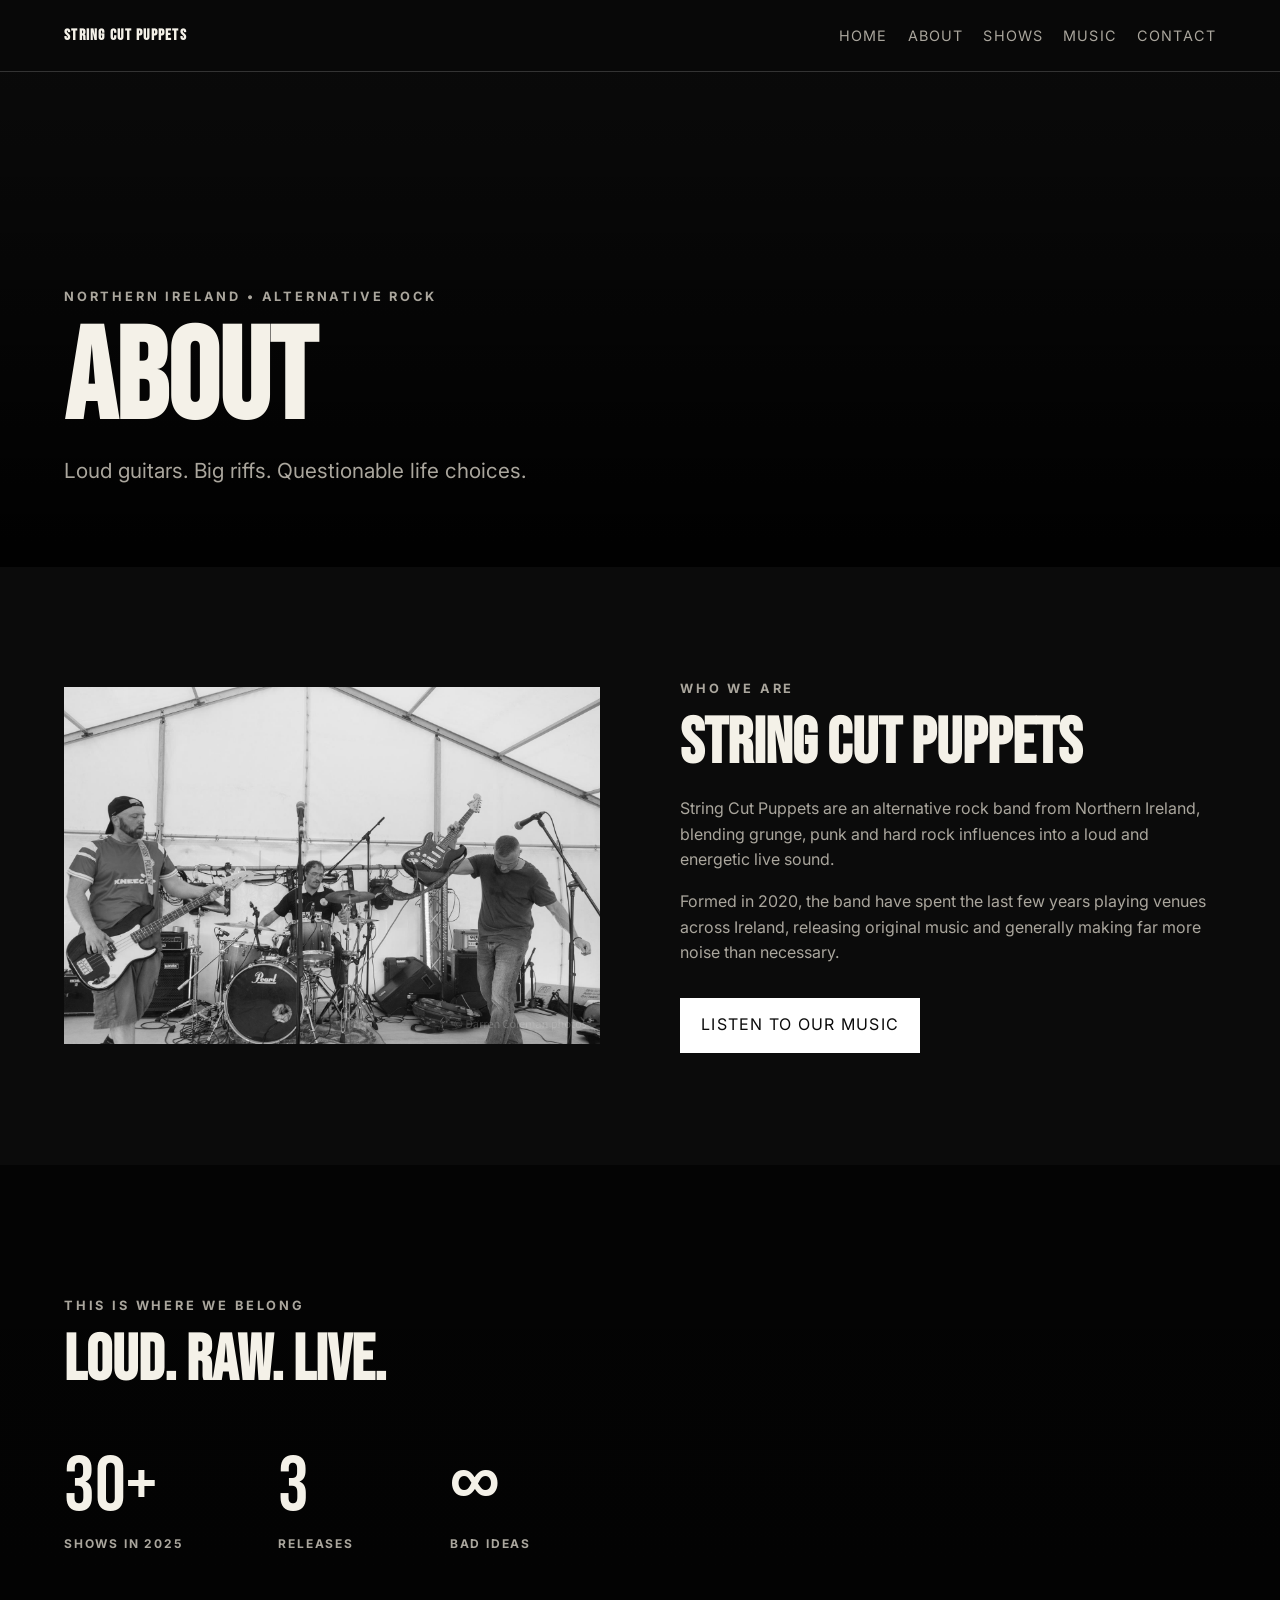
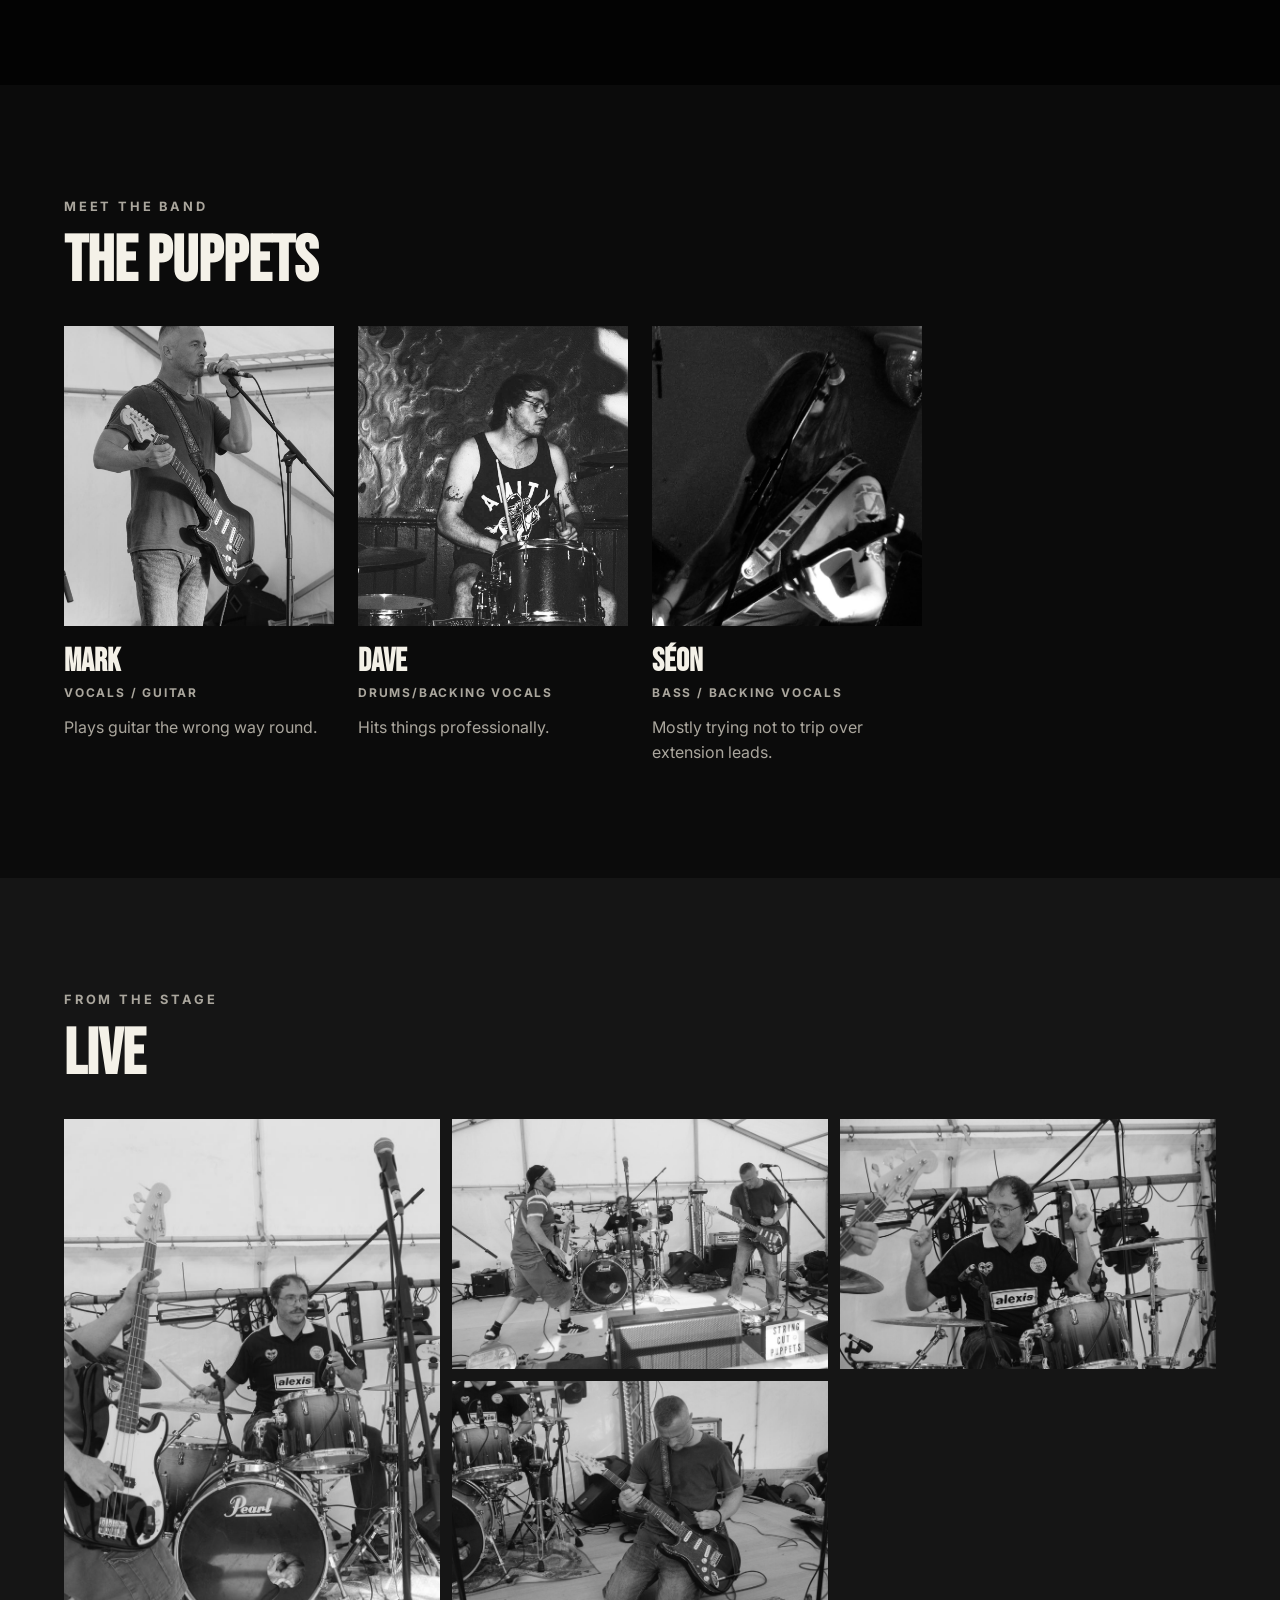
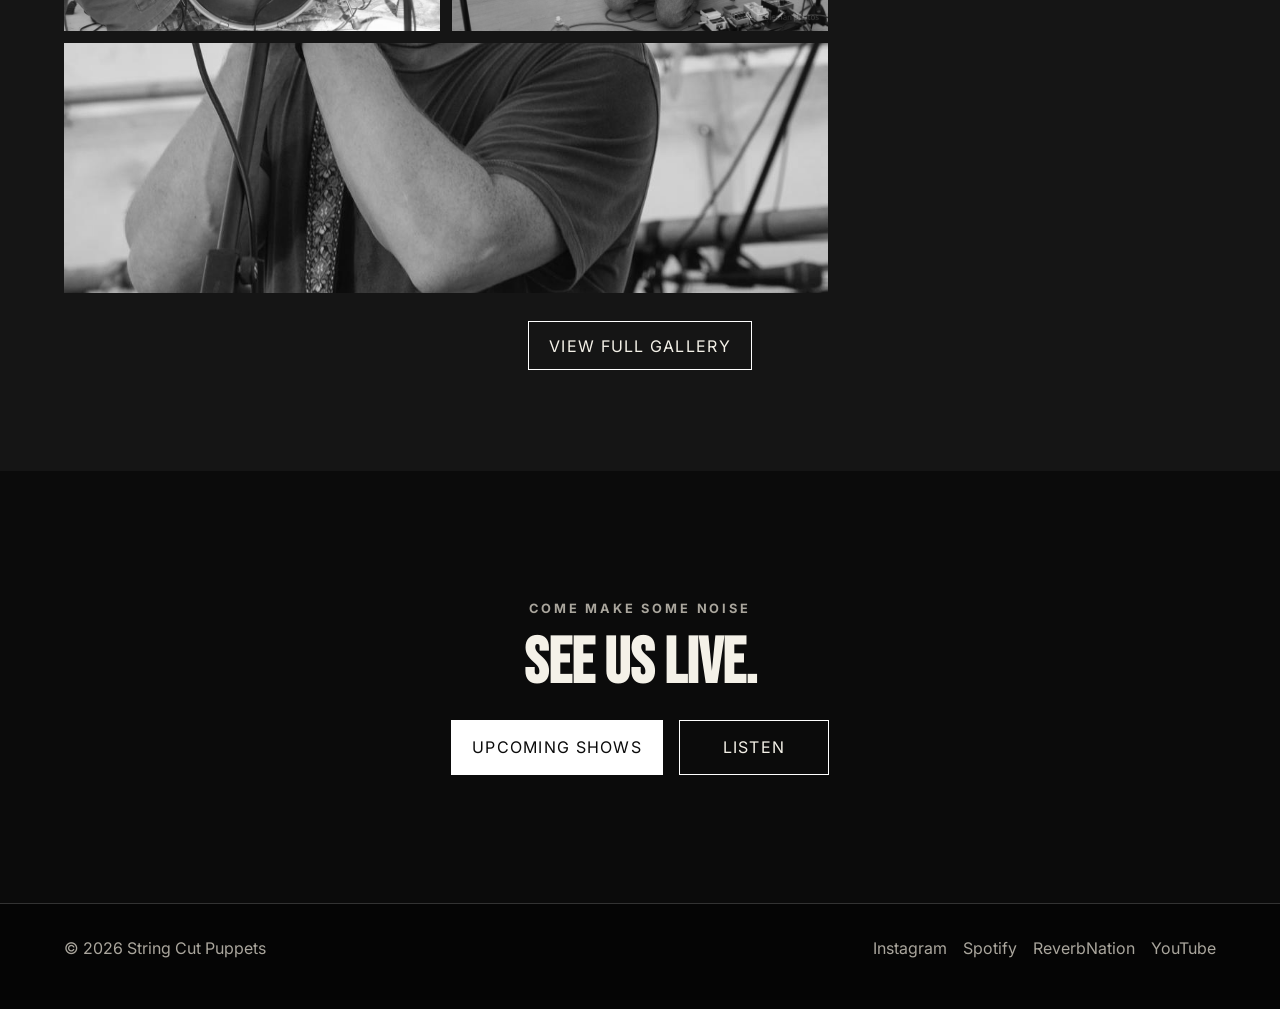
==== commit 4bb9465a: "Changed daves pic" ====
--- a/about.html
+++ b/about.html
@@ -158,7 +158,7 @@
                     <article class="about-member-card">
 
                         <div class="about-member-image">
-                            <img src="images/about/dave-cavan.jpg"
+                            <img src="images/about/dave.jpg"
                                  alt="Dave">
                         </div>
 
--- a/css/main.css
+++ b/css/main.css
@@ -733,3 +733,46 @@
 
 
 }
+
+/* Contact */
+
+.contact-grid {
+    margin-top: 3rem;
+    display: grid;
+    grid-template-columns: repeat(2,1fr);
+    gap: 2rem;
+}
+
+.contact-card {
+    padding: 2rem;
+    background: var(--surface);
+    border: 1px solid var(--border);
+}
+
+    .contact-card h3 {
+        margin-top: 0;
+        margin-bottom: 1rem;
+        font-size: 2rem;
+    }
+
+    .contact-card p {
+        margin-bottom: 0;
+        color: var(--muted);
+    }
+
+    .contact-card a {
+        color: var(--muted);
+        text-decoration: none;
+        transition: .2s;
+    }
+
+        .contact-card a:hover {
+            color: var(--text);
+        }
+
+@media(max-width:760px) {
+
+    .contact-grid {
+        grid-template-columns: 1fr;
+    }
+}
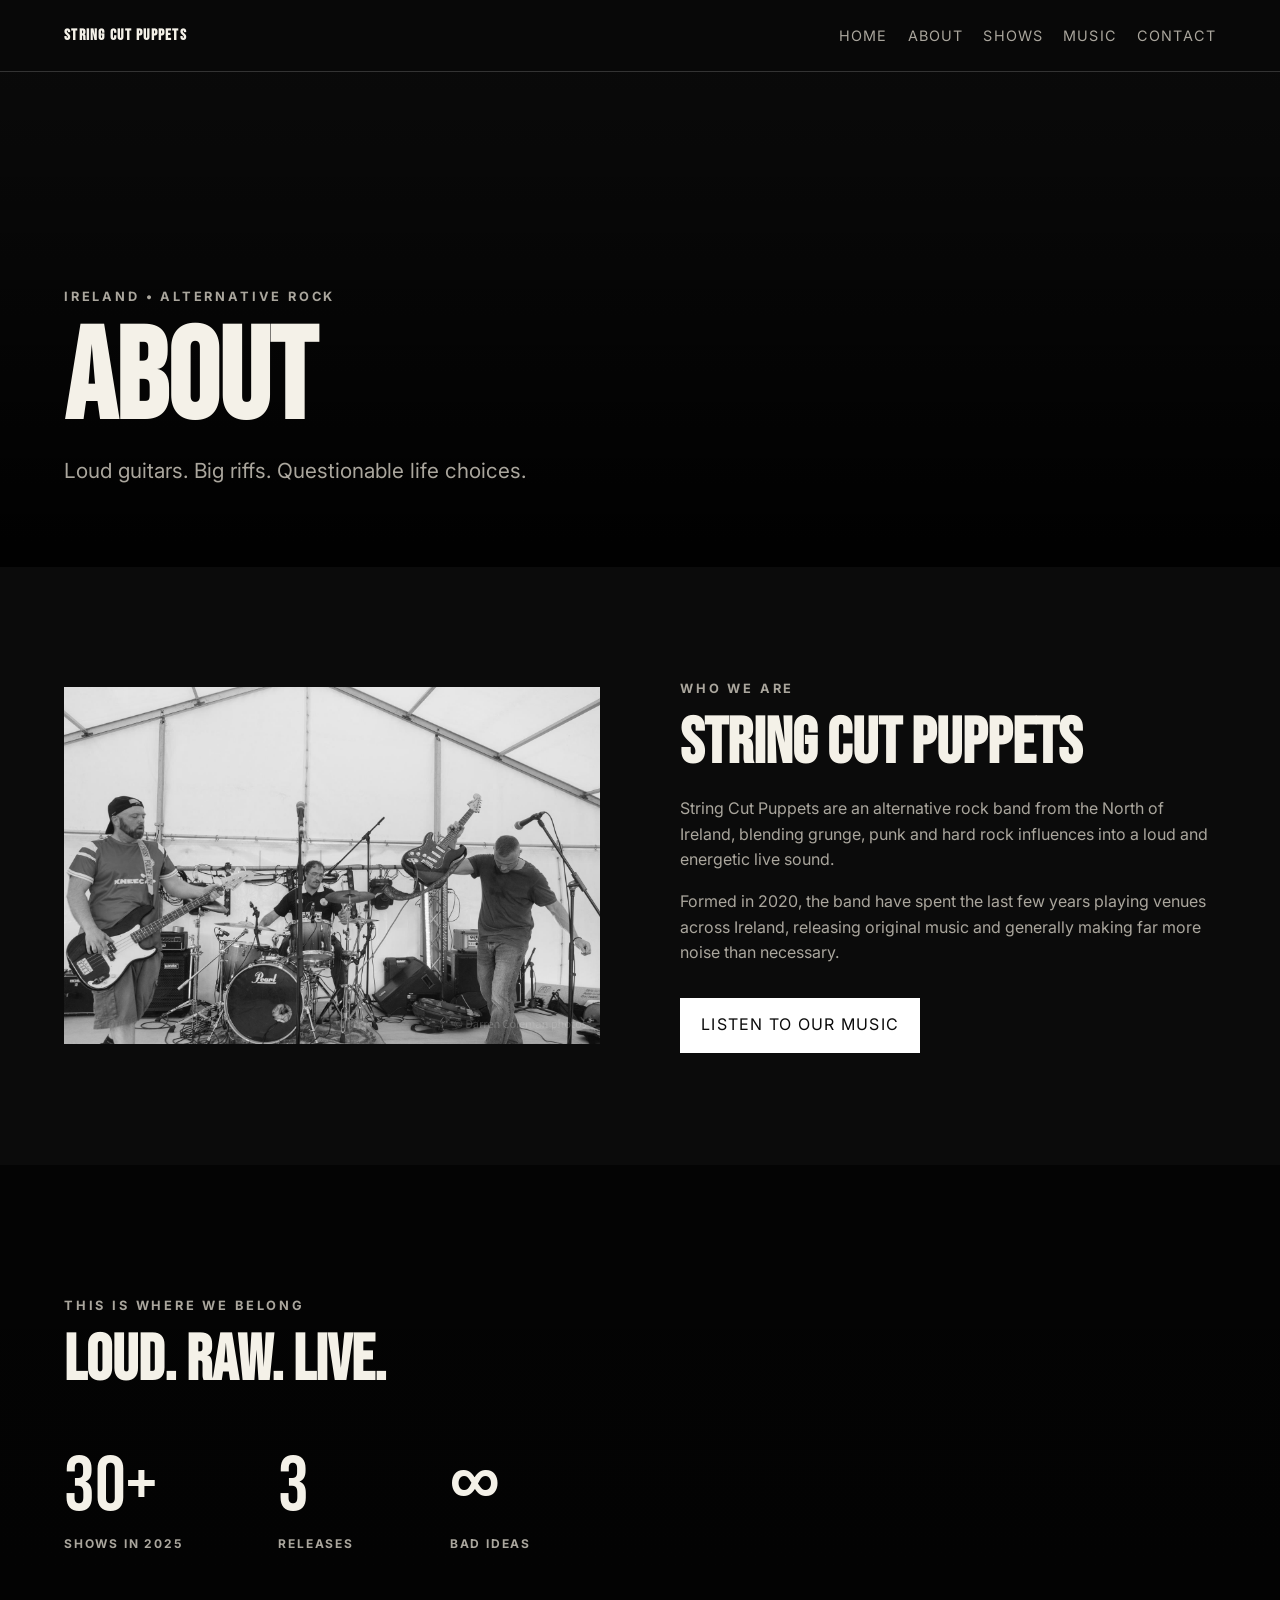
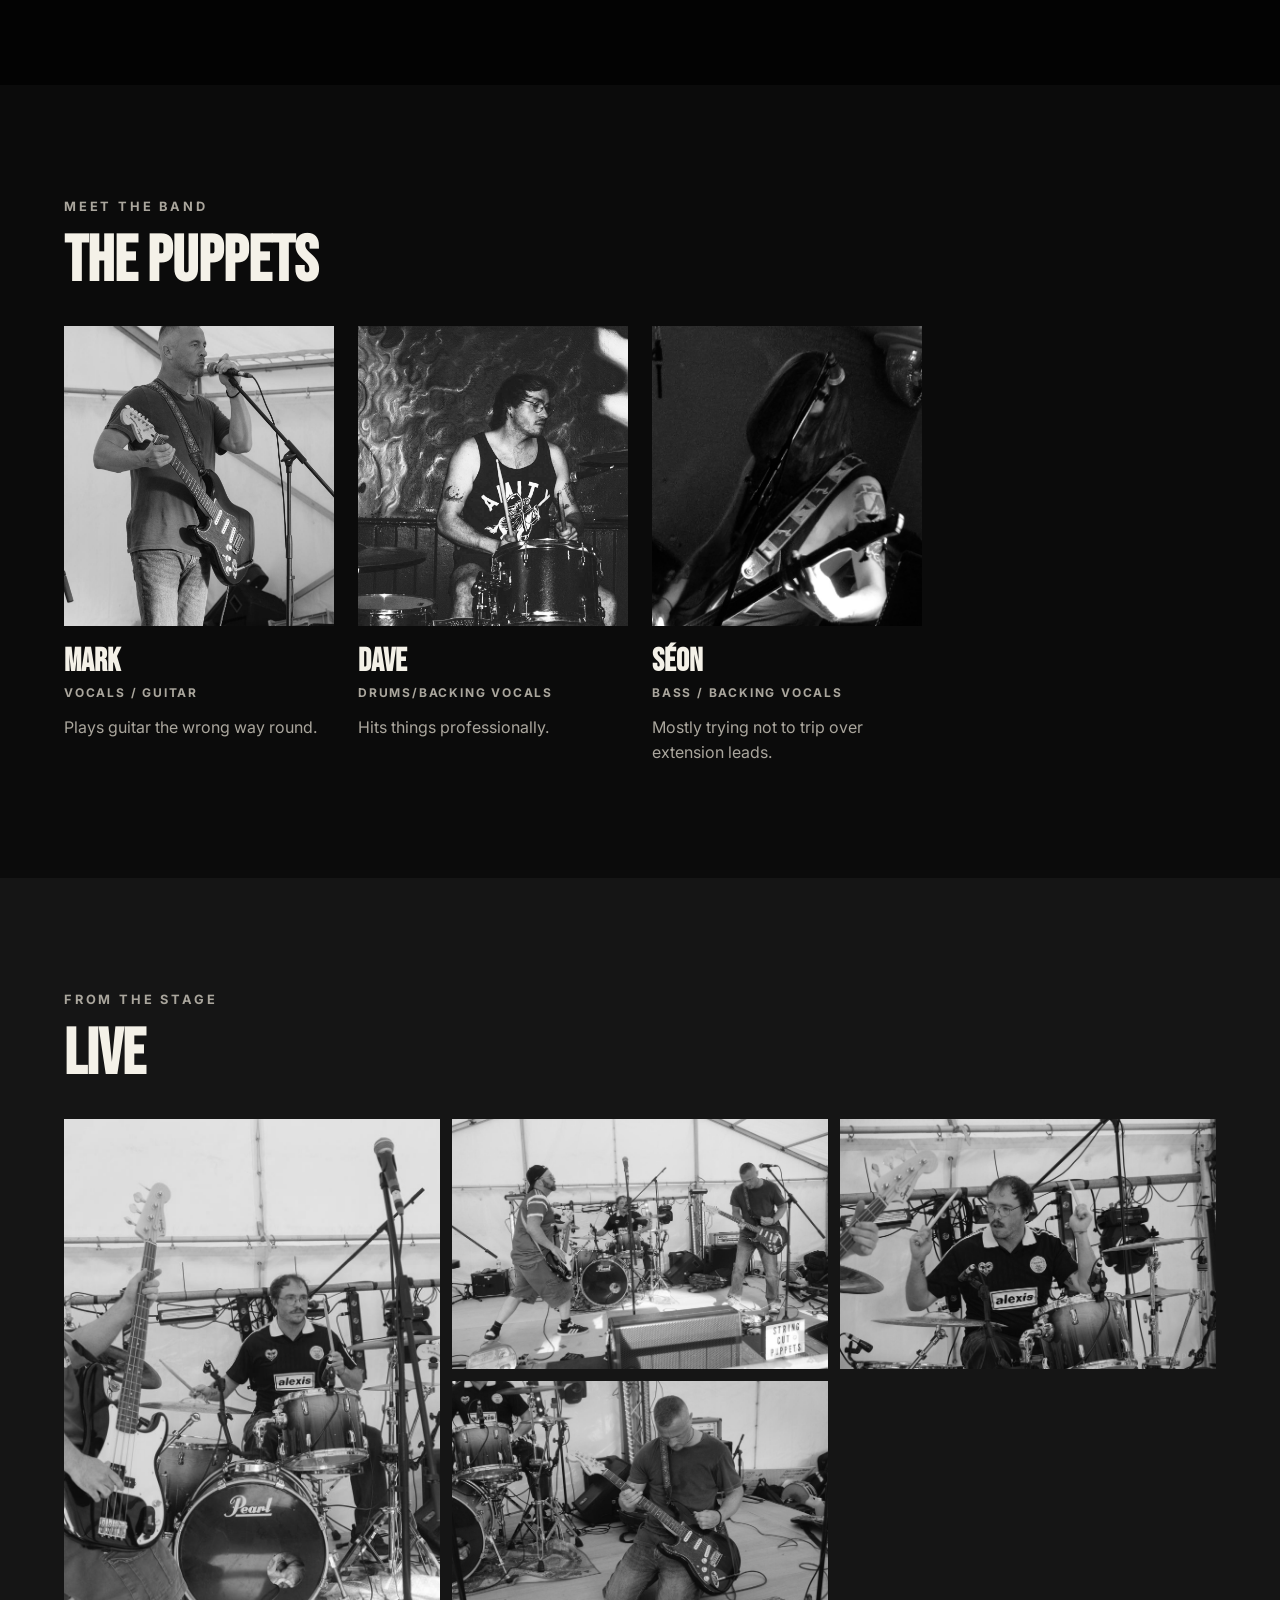
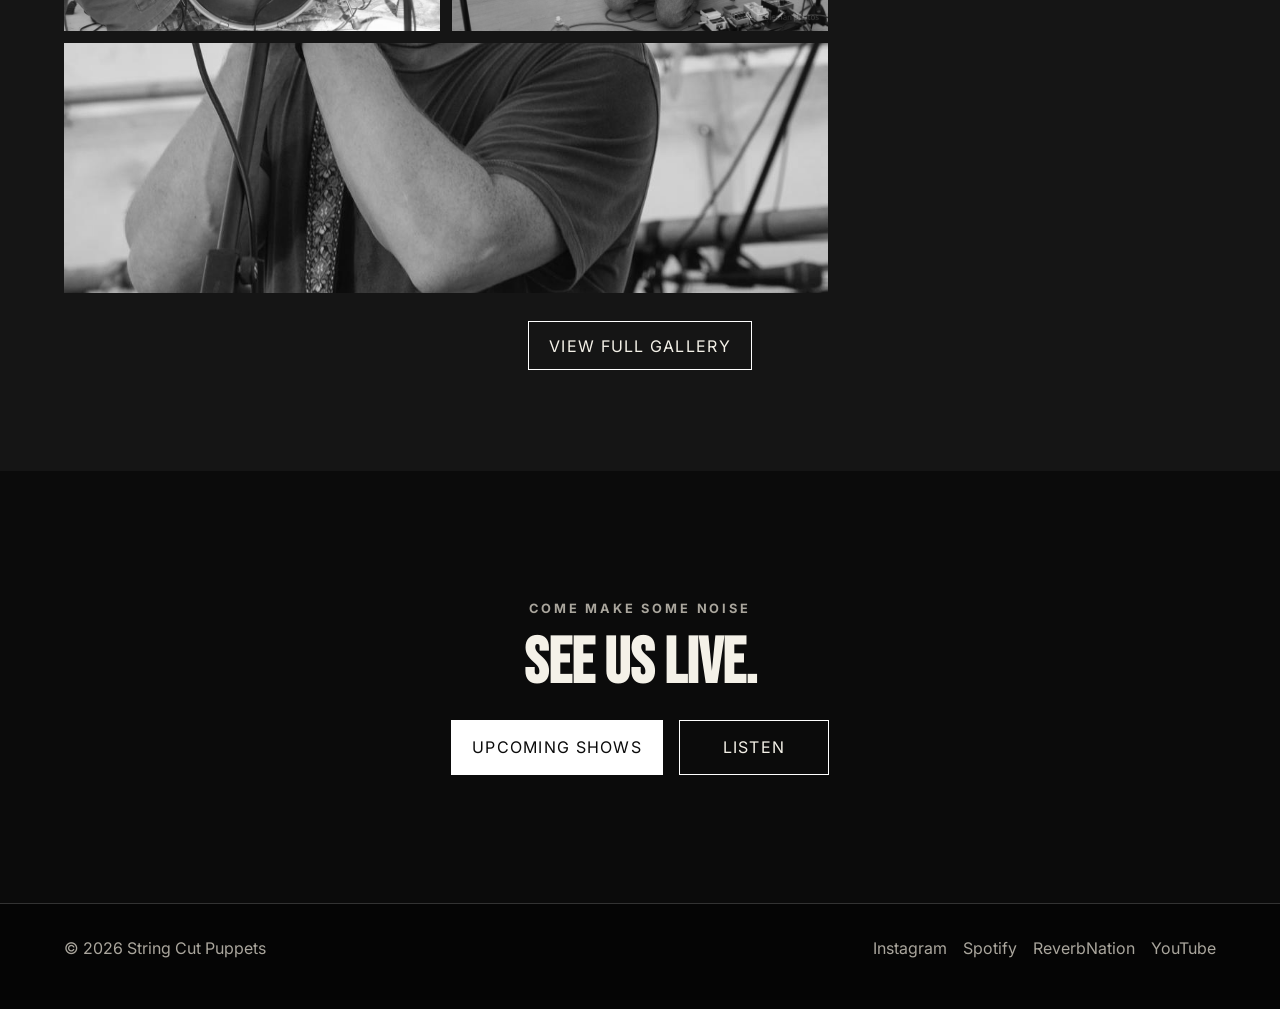
==== commit 1bac3105: "Update about.html" ====
--- a/about.html
+++ b/about.html
@@ -25,7 +25,7 @@
         <!-- ABOUT HERO -->
         <section class="about-hero">
             <div class="about-hero-content">
-                <p class="eyebrow">NORTHERN IRELAND • ALTERNATIVE ROCK</p>
+                <p class="eyebrow">IRELAND • ALTERNATIVE ROCK</p>
 
                 <h1>ABOUT</h1>
 
@@ -53,8 +53,8 @@
                     <h2>STRING CUT PUPPETS</h2>
 
                     <p>
-                        String Cut Puppets are an alternative rock band from
-                        Northern Ireland, blending grunge, punk and hard rock
+                        String Cut Puppets are an alternative rock band from the
+                        North of Ireland, blending grunge, punk and hard rock
                         influences into a loud and energetic live sound.
                     </p>
 
